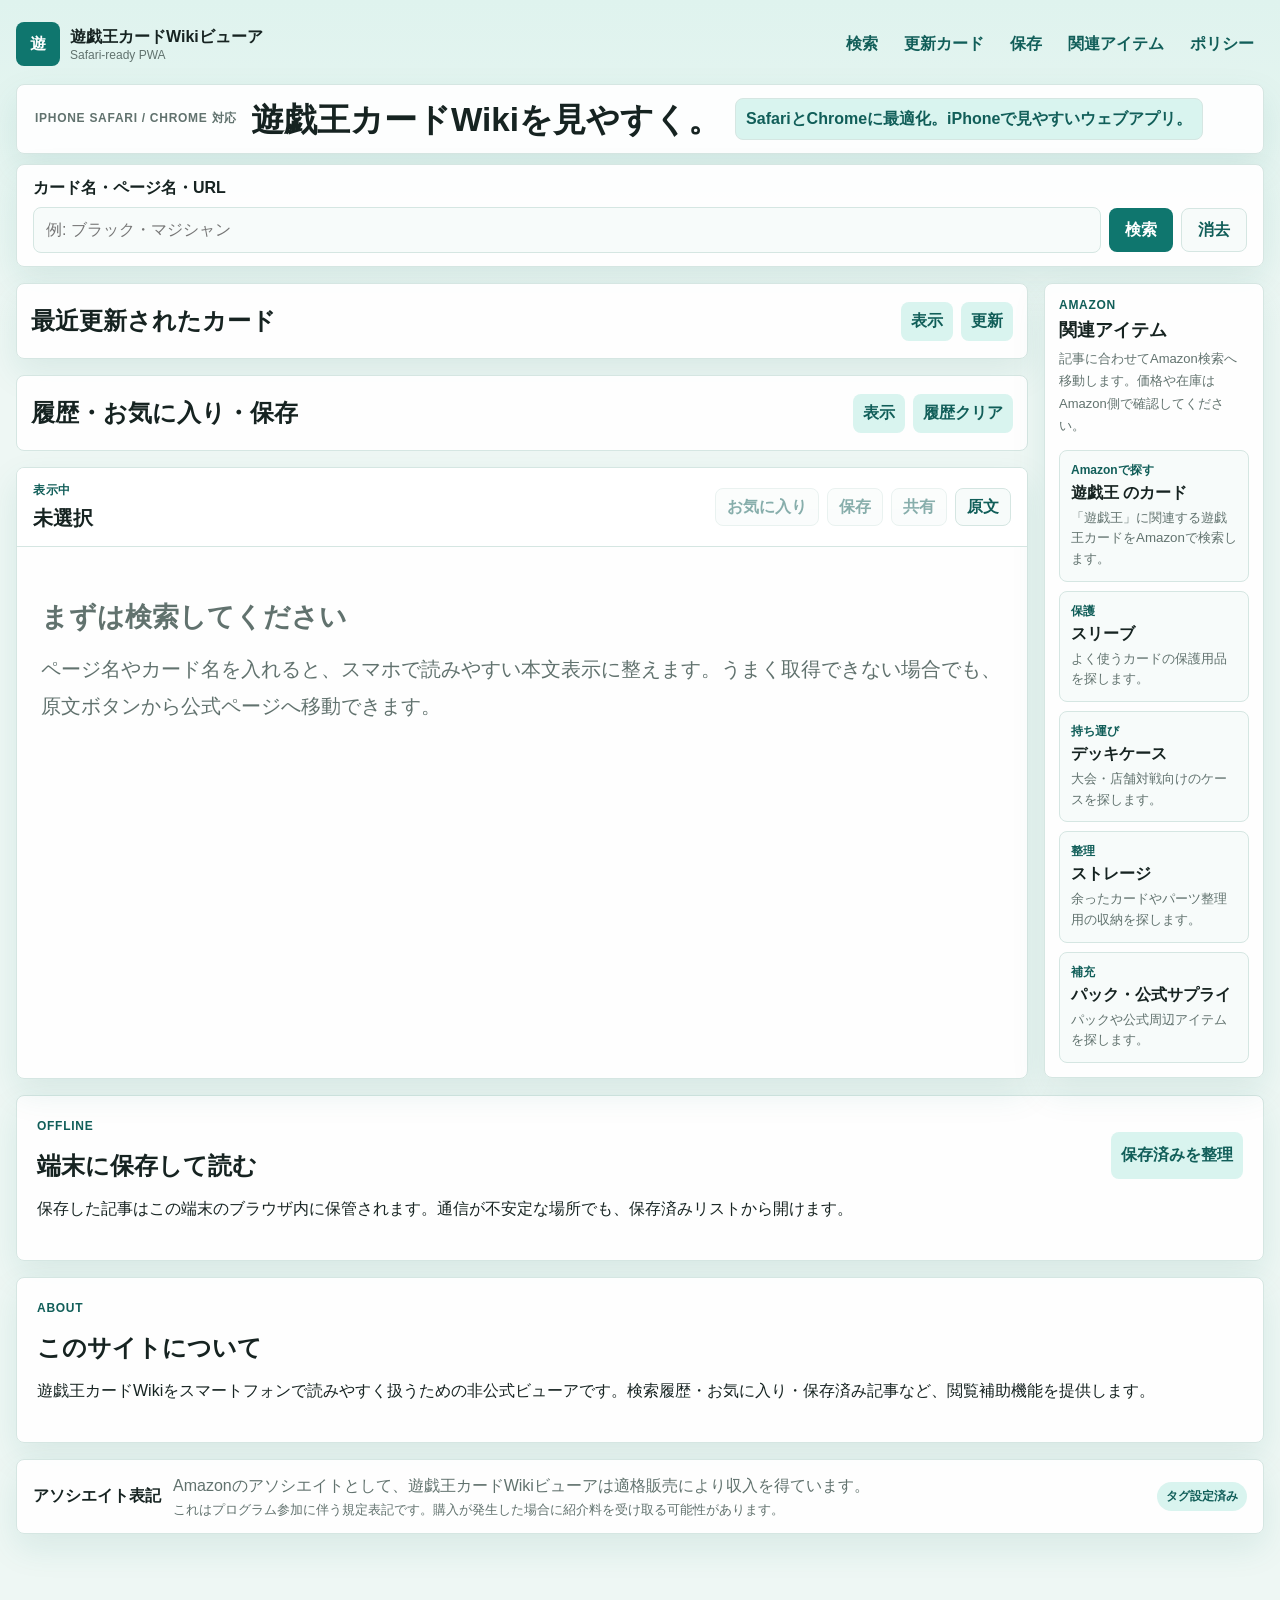
==== index.html @ 69caebfe "Clarify associate earnings disclosure" ====
<!doctype html>
<html lang="ja">
  <head>
    <meta charset="utf-8">
    <meta name="viewport" content="width=device-width, initial-scale=1, viewport-fit=cover">
    <meta name="theme-color" content="#0f766e">
    <meta name="description" content="SafariとChromeに最適化。iPhoneで見やすいウェブアプリとして使える遊戯王カードWiki向けWeb/PWAビューア。検索、履歴、お気に入り、保存済み記事に対応。">
    <meta name="google-site-verification" content="aUmbZ4Jkl5xHrtXJGGE1JzX2lSttm9huC8S7z3sUMHo">
    <link rel="canonical" href="https://yugioh-card-wiki-viewer.pages.dev/">
    <meta property="og:type" content="website">
    <meta property="og:title" content="遊戯王カードWikiビューア">
    <meta property="og:description" content="SafariとChromeに最適化。iPhoneで見やすいウェブアプリとして使える遊戯王カードWiki向けWeb/PWAビューア。">
    <meta property="og:url" content="https://yugioh-card-wiki-viewer.pages.dev/">
    <meta name="twitter:card" content="summary">
    <meta name="apple-mobile-web-app-capable" content="yes">
    <meta name="apple-mobile-web-app-title" content="遊戯王カードWiki">
    <meta name="apple-mobile-web-app-status-bar-style" content="black-translucent">
    <title>YGOWikiViewer</title>
    <link rel="manifest" href="./manifest.webmanifest">
    <link rel="icon" href="./icons/favicon.svg?v=47" type="image/svg+xml">
    <link rel="apple-touch-icon" href="./icons/icon-192.png">
    <link rel="stylesheet" href="./styles.css?v=47">
  </head>
  <body>
    <div class="app-shell">
      <header class="topbar">
        <a class="brand" href="#home" aria-label="遊戯王カードWikiビューア ホーム">
          <span class="brand-mark">遊</span>
          <span>
            <strong>遊戯王カードWikiビューア</strong>
            <small>Safari-ready PWA</small>
          </span>
        </a>
        <nav class="topnav" aria-label="メニュー">
          <a href="#home">検索</a>
          <a href="#recent">更新カード</a>
          <a href="#saved">保存</a>
          <a href="#items">関連アイテム</a>
          <a href="./policy.html">ポリシー</a>
        </nav>
        <button id="installButton" class="primary-button" type="button" hidden>インストール</button>
      </header>

      <main>
        <section class="hero" id="home">
          <div class="hero-copy">
            <p class="eyebrow">iPhone Safari / Chrome 対応</p>
            <h1>遊戯王カードWikiを見やすく。</h1>
            <p class="hero-tagline">SafariとChromeに最適化。iPhoneで見やすいウェブアプリ。</p>
          </div>

          <form id="searchForm" class="search-card" role="search">
            <label for="query">カード名・ページ名・URL</label>
            <div class="search-row">
              <input id="query" name="query" autocomplete="off" enterkeyhint="search" placeholder="例: ブラック・マジシャン">
              <button type="submit">検索</button>
              <button id="clearSearch" class="clear-search-button" type="button">消去</button>
            </div>
            <div id="searchSuggestions" class="search-suggestions" aria-live="polite" hidden></div>
          </form>
        </section>

        <div class="dashboard-grid">
          <div class="dashboard-main">
          <section class="recent-section is-collapsed" id="recent" aria-label="最近更新されたカード">
          <div class="section-heading">
            <div>
              <h2>最近更新されたカード</h2>
            </div>
            <div class="section-actions">
              <button id="recentToggle" class="text-button" type="button" aria-expanded="false" aria-controls="recentContent">表示</button>
              <button id="recentRefresh" class="text-button" type="button">更新</button>
            </div>
          </div>
          <div id="recentContent" class="recent-content">
            <p class="panel-note">遊戯王カードWikiの最終更新から、カードページだけを10件表示します。</p>
            <div id="recentCards" class="recent-card-list" aria-live="polite">
              <p class="list-url">読み込み中です。</p>
            </div>
          </div>
          </section>

          <section class="content-grid">
          <aside id="listSection" class="side-panel is-collapsed" aria-label="履歴とお気に入り">
            <div class="side-panel-header">
              <div>
                <h2>履歴・お気に入り・保存</h2>
              </div>
              <div class="side-panel-actions">
                <button id="listToggle" class="text-button" type="button" aria-expanded="false" aria-controls="listContent">表示</button>
                <button id="clearHistory" class="text-button" type="button">履歴クリア</button>
              </div>
            </div>
            <div id="listContent" class="list-content" hidden>
              <div class="tabs" role="tablist" aria-label="リスト切り替え">
                <button class="tab active" data-list="history" type="button">履歴</button>
                <button class="tab" data-list="favorites" type="button">お気に入り</button>
                <button class="tab" data-list="saved" type="button">保存</button>
              </div>
              <div id="listPanel" class="item-list"></div>
            </div>
          </aside>

          <section class="viewer-panel" aria-live="polite">
            <div class="viewer-toolbar">
              <div>
                <p class="viewer-label">表示中</p>
                <h2 id="articleTitle">未選択</h2>
              </div>
              <div class="toolbar-actions">
                <button id="favoriteButton" class="tool-button" type="button" disabled>お気に入り</button>
                <button id="saveButton" class="tool-button" type="button" disabled>保存</button>
                <button id="shareButton" class="tool-button" type="button" disabled>共有</button>
                <a id="openOriginal" class="tool-button" href="https://yugioh-wiki.net/" target="_blank" rel="noopener">原文</a>
              </div>
            </div>
            <article id="article" class="article empty">
              <h2>まずは検索してください</h2>
              <p>ページ名やカード名を入れると、スマホで読みやすい本文表示に整えます。うまく取得できない場合でも、原文ボタンから公式ページへ移動できます。</p>
            </article>
          </section>
          </section>
          </div>

          <aside class="affiliate-panel" id="items" aria-label="関連アイテム">
            <div class="panel-heading compact">
              <div>
                <p class="eyebrow">Amazon</p>
                <h2>関連アイテム</h2>
              </div>
            </div>
            <p class="panel-note">記事に合わせてAmazon検索へ移動します。価格や在庫はAmazon側で確認してください。</p>
            <div id="affiliateLinks" class="affiliate-links"></div>
          </aside>
        </div>

        <section id="saved" class="info-section">
          <div class="section-heading">
            <div>
              <p class="eyebrow">Offline</p>
              <h2>端末に保存して読む</h2>
            </div>
            <button id="clearSaved" class="text-button" type="button">保存済みを整理</button>
          </div>
          <p>保存した記事はこの端末のブラウザ内に保管されます。通信が不安定な場所でも、保存済みリストから開けます。</p>
        </section>

        <section id="about" class="info-section">
          <p class="eyebrow">About</p>
          <h2>このサイトについて</h2>
          <p>遊戯王カードWikiをスマートフォンで読みやすく扱うための非公式ビューアです。検索履歴・お気に入り・保存済み記事など、閲覧補助機能を提供します。</p>
        </section>

        <section class="associate-notice" aria-label="Amazonアソシエイト表記">
          <strong>アソシエイト表記</strong>
          <div class="associate-copy">
            <span id="associateDisclosure">Amazonのアソシエイトとして、遊戯王カードWikiビューアは適格販売により収入を得ています。</span>
            <small>これはプログラム参加に伴う規定表記です。購入が発生した場合に紹介料を受け取る可能性があります。</small>
          </div>
          <span id="tagStatus" class="setup-pill">タグ未設定</span>
        </section>
      </main>

      <nav class="bottom-nav" aria-label="モバイル操作">
        <a href="#home">検索</a>
        <button id="bottomFavorite" type="button" disabled>お気に入り</button>
        <button id="bottomSave" type="button" disabled>保存</button>
        <button id="bottomShare" type="button" disabled>共有</button>
        <a href="#items">アイテム</a>
      </nav>
    </div>

    <template id="listItemTemplate">
      <button class="list-item" type="button">
        <span class="list-title"></span>
      </button>
    </template>

    <template id="affiliateLinkTemplate">
      <a class="affiliate-card" target="_blank" rel="sponsored noopener">
        <span class="affiliate-kicker"></span>
        <strong class="affiliate-title"></strong>
        <small class="affiliate-text"></small>
      </a>
    </template>

    <script src="./vendor/encoding.min.js?v=47"></script>
    <script src="./affiliate-config.js?v=47"></script>
    <script src="./app.js?v=47" type="module"></script>
  </body>
</html>
---- styles.css ----
:root {
  color-scheme: light;
  --bg: #eef7f4;
  --panel: #ffffff;
  --panel-soft: #f7fbfa;
  --text: #162321;
  --muted: #61726e;
  --line: #d5e6e2;
  --accent: #0f766e;
  --accent-strong: #115e59;
  --accent-soft: #d9f4ef;
  --shadow: 0 14px 34px rgba(15, 118, 110, .1);
  font-family: -apple-system, BlinkMacSystemFont, "Segoe UI", "Hiragino Sans", "Yu Gothic", sans-serif;
}

* {
  box-sizing: border-box;
}

html {
  scroll-behavior: smooth;
  overflow-x: hidden;
}

body {
  margin: 0;
  min-height: 100vh;
  background: linear-gradient(180deg, #dff3ee 0, var(--bg) 340px);
  color: var(--text);
  overflow-x: hidden;
}

button,
input {
  font: inherit;
}

button,
a {
  -webkit-tap-highlight-color: transparent;
}

button {
  cursor: pointer;
}

h1,
h2,
h3,
p {
  margin-top: 0;
}

.app-shell {
  width: min(1480px, 100%);
  margin: 0 auto;
  padding: max(14px, env(safe-area-inset-top)) 16px calc(78px + env(safe-area-inset-bottom));
}

.topbar {
  display: flex;
  align-items: center;
  justify-content: space-between;
  gap: 16px;
  padding: 8px 0 18px;
}

.brand {
  display: inline-flex;
  align-items: center;
  gap: 10px;
  color: var(--text);
  text-decoration: none;
}

.brand-mark {
  display: grid;
  width: 44px;
  height: 44px;
  place-items: center;
  border-radius: 8px;
  background: var(--accent);
  color: #fff;
  font-weight: 800;
}

.brand small {
  display: block;
  color: var(--muted);
  font-size: 12px;
}

.topnav {
  display: flex;
  align-items: center;
  gap: 6px;
  flex-wrap: wrap;
  justify-content: center;
}

.topnav a {
  padding: 9px 10px;
  border-radius: 8px;
  color: var(--accent-strong);
  text-decoration: none;
  font-weight: 700;
}

.topnav a:hover {
  background: var(--accent-soft);
}

.primary-button,
.search-row button,
.tool-button,
.text-button,
.chip,
.tab,
.list-item,
.bottom-nav button,
.bottom-nav a {
  border: 0;
  border-radius: 8px;
  font-weight: 700;
}

.primary-button,
.search-row button {
  min-height: 44px;
  padding: 0 16px;
  background: var(--accent);
  color: #fff;
}

.search-row button {
  flex: 0 0 auto;
  white-space: nowrap;
  word-break: keep-all;
  writing-mode: horizontal-tb;
}

.search-row .clear-search-button {
  border: 1px solid var(--line);
  background: var(--panel-soft);
  color: var(--accent-strong);
}

.hero {
  display: grid;
  grid-template-columns: 1fr;
  gap: 10px;
  align-items: start;
}

.hero-copy,
.search-card,
.viewer-panel,
.side-panel,
.info-section,
.affiliate-panel,
.recent-section,
.associate-notice {
  border: 1px solid var(--line);
  border-radius: 8px;
  background: rgba(255, 255, 255, .94);
  box-shadow: var(--shadow);
}

.hero-copy {
  display: flex;
  align-items: center;
  gap: 14px;
  padding: 13px 18px;
  flex-wrap: wrap;
}

.hero-copy .eyebrow,
.hero-copy .hero-tagline {
  margin-bottom: 0;
}

.eyebrow,
.viewer-label {
  margin-bottom: 6px;
  color: var(--accent-strong);
  font-size: 12px;
  font-weight: 800;
  letter-spacing: .06em;
  text-transform: uppercase;
}

.hero h1 {
  margin-bottom: 0;
  font-size: clamp(24px, 2.6vw, 34px);
  line-height: 1.18;
}

.hero p {
  max-width: 720px;
  color: var(--muted);
  line-height: 1.65;
}

.hero-tagline {
  display: inline-flex;
  width: fit-content;
  max-width: 100%;
  margin-bottom: 0;
  padding: 7px 10px;
  border: 1px solid var(--line);
  border-radius: 8px;
  background: var(--accent-soft);
  color: var(--accent-strong) !important;
  font-weight: 800;
}

.search-card {
  display: flex;
  flex-direction: column;
  justify-content: flex-start;
  padding: 13px 16px;
}

.search-card label {
  margin-bottom: 8px;
  font-weight: 800;
}

.search-row {
  display: flex;
  gap: 8px;
}

input {
  min-width: 0;
  width: 100%;
  border: 1px solid var(--line);
  border-radius: 8px;
  background: var(--panel-soft);
  padding: 13px 12px;
  font-size: 16px;
}

.search-suggestions {
  display: grid;
  gap: 10px;
  margin-top: 10px;
  padding: 12px;
  border: 1px solid var(--line);
  border-radius: 8px;
  background: var(--panel-soft);
}

.search-suggestions[hidden] {
  display: none;
}

.search-suggestions-heading {
  display: grid;
  gap: 3px;
}

.search-suggestions-heading strong {
  color: var(--accent-strong);
}

.search-suggestions-heading span {
  color: var(--muted);
  font-size: 13px;
  line-height: 1.5;
}

.search-suggestion-list {
  display: grid;
  grid-template-columns: repeat(auto-fit, minmax(180px, 1fr));
  gap: 8px;
}

.search-suggestion {
  display: grid;
  gap: 3px;
  min-height: 42px;
  padding: 9px 10px;
  border: 1px solid var(--line);
  border-radius: 8px;
  background: #fff;
  color: var(--text);
  font-weight: 800;
  text-align: left;
  overflow-wrap: anywhere;
}

.search-suggestion-kind {
  color: var(--accent-strong);
  font-size: 12px;
  font-weight: 800;
}

.search-suggestion strong {
  overflow-wrap: anywhere;
}

.search-suggestion:hover {
  border-color: var(--accent);
  background: var(--accent-soft);
}

.associate-notice {
  display: flex;
  align-items: center;
  justify-content: space-between;
  gap: 12px;
  margin: 16px 0;
  padding: 13px 16px;
}

.associate-notice span {
  color: var(--muted);
  line-height: 1.6;
}

.associate-copy {
  display: grid;
  flex: 1;
  gap: 2px;
}

.associate-copy small {
  color: var(--muted);
  line-height: 1.5;
}

.setup-pill {
  flex: 0 0 auto;
  padding: 5px 9px;
  border-radius: 999px;
  background: #fff1f0;
  color: #b42318;
  font-size: 12px;
  font-weight: 800;
}

.setup-pill.ready {
  background: var(--accent-soft);
  color: var(--accent-strong);
}

.dashboard-grid {
  display: grid;
  grid-template-columns: minmax(0, 1fr) 220px;
  gap: 16px;
  align-items: start;
  margin-top: 16px;
}

.dashboard-main {
  display: grid;
  gap: 16px;
  min-width: 0;
}

.recent-section {
  width: 100%;
  margin-top: 0;
  padding: 0;
  overflow: hidden;
}

.recent-section.is-collapsed {
  padding-bottom: 0;
}

.recent-section.is-collapsed .recent-content {
  display: none;
}

.recent-section .panel-note {
  margin-bottom: 12px;
}

.recent-content {
  padding: 0 14px 14px;
}

.recent-card-list {
  display: grid;
  grid-template-columns: repeat(5, minmax(0, 1fr));
  gap: 9px;
}

.recent-card {
  display: grid;
  gap: 4px;
  width: 100%;
  min-height: 86px;
  padding: 11px;
  border: 1px solid var(--line);
  border-radius: 8px;
  background: var(--panel-soft);
  color: var(--text);
  text-align: left;
}

.recent-card:hover {
  border-color: var(--accent);
  background: #fff;
}

.recent-card strong {
  line-height: 1.4;
  overflow-wrap: anywhere;
}

.recent-card small {
  color: var(--muted);
  line-height: 1.45;
}

.content-grid {
  display: grid;
  grid-template-columns: minmax(0, 1fr);
  gap: 16px;
  align-items: start;
}

.content-grid > * {
  min-width: 0;
}

.affiliate-panel {
  position: sticky;
  top: 12px;
}

.side-panel {
  grid-column: 1;
  overflow: hidden;
}

.recent-section .section-heading,
.side-panel-header {
  display: flex;
  align-items: center;
  justify-content: space-between;
  gap: 12px;
  padding: 12px 14px;
  min-height: 74px;
}

.recent-section .section-heading h2,
.side-panel-header h2 {
  margin-bottom: 0;
  font-size: 24px;
  line-height: 1.25;
}

.side-panel-actions {
  display: flex;
  gap: 8px;
  flex-wrap: wrap;
  justify-content: flex-end;
}

.list-content[hidden] {
  display: none;
}

.side-panel.is-collapsed {
  box-shadow: none;
}

.tabs {
  display: grid;
  grid-template-columns: repeat(3, 1fr);
  border-bottom: 1px solid var(--line);
}

.tab {
  min-height: 42px;
  background: transparent;
  color: var(--muted);
}

.tab.active {
  background: var(--accent-soft);
  color: var(--accent-strong);
}

.item-list {
  display: grid;
  gap: 8px;
  max-height: 58vh;
  overflow: auto;
  padding: 12px;
}

.list-item {
  display: grid;
  gap: 3px;
  width: 100%;
  padding: 10px;
  border: 1px solid var(--line);
  background: var(--panel-soft);
  color: var(--text);
  text-align: left;
}

.list-title {
  overflow: hidden;
  text-overflow: ellipsis;
  white-space: nowrap;
}

.list-url {
  color: var(--muted);
  font-size: 12px;
}

@media (min-width: 681px) {
  .search-row {
    align-items: center;
    flex-wrap: nowrap;
  }

  .item-list {
    grid-template-columns: repeat(auto-fit, minmax(180px, 1fr));
  }

  .list-item {
    min-height: 64px;
    align-content: start;
    padding: 11px;
  }

  .list-title {
    white-space: normal;
    overflow-wrap: anywhere;
  }
}

.viewer-panel {
  grid-column: 1;
  min-height: 68vh;
  overflow: hidden;
  min-width: 0;
}

.affiliate-panel {
  grid-column: 2;
  grid-row: 1;
}

.viewer-toolbar {
  display: flex;
  align-items: center;
  justify-content: space-between;
  gap: 12px;
  padding: 14px 16px;
  border-bottom: 1px solid var(--line);
  background: rgba(255, 255, 255, .95);
  position: sticky;
  top: 0;
  z-index: 2;
}

.viewer-toolbar h2 {
  margin-bottom: 0;
  font-size: 20px;
  line-height: 1.35;
  overflow-wrap: anywhere;
}

.toolbar-actions {
  display: flex;
  gap: 8px;
  flex-wrap: wrap;
  justify-content: flex-end;
}

.tool-button {
  display: inline-flex;
  min-height: 38px;
  align-items: center;
  justify-content: center;
  padding: 0 11px;
  border: 1px solid var(--line);
  background: var(--panel-soft);
  color: var(--accent-strong);
  text-decoration: none;
}

.tool-button.active {
  background: var(--accent);
  color: #fff;
}

.tool-button:disabled {
  cursor: default;
  opacity: .5;
}

.article {
  padding: 18px 24px 26px;
  font-size: 18px;
  line-height: 1.85;
  overflow-wrap: anywhere;
  overflow-x: hidden;
  overflow-x: clip;
}

@media (min-width: 681px) {
  .article {
    font-size: 20px;
  }
}

.article *,
.article *::before,
.article *::after {
  box-sizing: border-box;
  max-width: 100%;
}

.article.empty {
  color: var(--muted);
}

.article h1,
.article h2,
.article h3 {
  line-height: 1.38;
  margin: 1.25em 0 .55em;
  min-width: 0;
  overflow-wrap: anywhere;
  word-break: break-word;
}

.article p,
.article li,
.article dd,
.article dt {
  min-width: 0;
  overflow-wrap: anywhere;
  word-break: break-word;
}

.article h1 {
  font-size: clamp(28px, 2.6vw, 40px);
}

.article h2 {
  font-size: clamp(22px, 2.1vw, 30px);
}

.article h3 {
  font-size: clamp(18px, 1.8vw, 24px);
}

.article a {
  color: var(--accent-strong);
  font-weight: 800;
  overflow-wrap: anywhere;
  word-break: break-word;
}

.article a.wiki-link {
  text-decoration-style: dotted;
}

.article ul {
  padding-left: 1.35em;
}

.article ol {
  padding-left: 1.5em;
}

.article img,
.article video,
.article canvas {
  display: block;
  height: auto;
  max-width: 100%;
}

.article pre,
.article code,
.article kbd,
.article samp {
  max-width: 100%;
  white-space: pre-wrap;
  overflow-wrap: anywhere;
  word-break: break-word;
}

.article pre {
  overflow-x: auto;
  padding: 10px;
  border: 1px solid var(--line);
  border-radius: 8px;
  background: var(--panel-soft);
}

.article table {
  display: block;
  width: 100%;
  max-width: 100%;
  overflow-x: auto;
  border-collapse: collapse;
  margin: 14px 0;
}

.article th,
.article td {
  border: 1px solid var(--line);
  padding: 8px;
  vertical-align: top;
  min-width: 0;
  overflow-wrap: anywhere;
  word-break: break-word;
  white-space: normal;
}

.article th {
  background: var(--panel-soft);
}

.article hr {
  border: 0;
  border-top: 1px solid var(--line);
  margin: 18px 0;
}

.article-amazon-action {
  display: flex;
  justify-content: center;
  margin-top: 32px;
  padding-top: 22px;
  border-top: 1px solid var(--line);
}

.article .article-amazon-button {
  display: inline-flex;
  min-height: 48px;
  align-items: center;
  justify-content: center;
  padding: 0 22px;
  border-radius: 8px;
  background: var(--accent);
  color: #fff;
  font-weight: 800;
  line-height: 1.35;
  text-align: center;
  text-decoration: none;
}

.article .article-amazon-button:hover {
  background: var(--accent-strong);
}

.affiliate-panel {
  padding: 14px;
}

.panel-heading.compact h2 {
  margin-bottom: 6px;
  font-size: 18px;
}

.panel-note {
  color: var(--muted);
  font-size: 13px;
  line-height: 1.7;
}

.affiliate-links {
  display: grid;
  gap: 9px;
}

.affiliate-card {
  display: grid;
  gap: 4px;
  padding: 11px;
  border: 1px solid var(--line);
  border-radius: 8px;
  background: var(--panel-soft);
  color: var(--text);
  text-decoration: none;
}

.mobile-only-affiliate-card {
  display: none;
}

.affiliate-card:hover {
  border-color: var(--accent);
  background: #fff;
}

.affiliate-kicker {
  color: var(--accent-strong);
  font-size: 12px;
  font-weight: 800;
}

.affiliate-text {
  color: var(--muted);
  line-height: 1.55;
}

.info-section {
  margin-top: 16px;
  padding: 20px;
  line-height: 1.8;
}

.section-heading {
  display: flex;
  align-items: center;
  justify-content: space-between;
  gap: 12px;
}

.section-actions {
  display: flex;
  gap: 8px;
  flex-wrap: wrap;
  justify-content: flex-end;
}

.section-heading h2,
.info-section h2 {
  margin-bottom: 8px;
}

.text-button {
  padding: 9px 10px;
  background: var(--accent-soft);
  color: var(--accent-strong);
}

.bottom-nav {
  display: none;
}

@media (max-width: 1040px) {
  .dashboard-grid {
    grid-template-columns: 1fr;
  }

  .recent-section {
    width: 100%;
  }

  .content-grid {
    grid-template-columns: 1fr;
  }

  .recent-card-list {
    grid-template-columns: repeat(2, minmax(0, 1fr));
  }

  .side-panel,
  .viewer-panel,
  .affiliate-panel {
    grid-column: 1;
    grid-row: auto;
    position: static;
  }
}

@media (max-width: 680px) {
  .app-shell {
    padding-left: 12px;
    padding-right: 12px;
  }

  .topbar {
    align-items: flex-start;
  }

  .topnav {
    display: none;
  }

  .hero-copy,
  .search-card,
  .article,
  .recent-section,
  .info-section {
    padding: 16px;
  }

  .hero h1 {
    font-size: 28px;
  }

  .article .article-amazon-button {
    width: 100%;
  }

  .affiliate-links .affiliate-card:not(.mobile-only-affiliate-card) {
    display: none;
  }

  .affiliate-links .mobile-only-affiliate-card {
    display: grid;
  }

  .search-row,
  .viewer-toolbar,
  .section-heading,
  .section-actions,
  .side-panel-header,
  .side-panel-actions,
  .associate-notice {
    align-items: stretch;
    flex-direction: column;
  }

  .search-row {
    flex-direction: row;
  }

  .section-actions,
  .side-panel-actions {
    width: 100%;
    display: grid;
    grid-template-columns: repeat(2, minmax(0, 1fr));
    gap: 8px;
  }

  .section-actions .text-button,
  .side-panel-actions .text-button {
    width: 100%;
    min-height: 38px;
    padding: 8px 10px;
  }

  .toolbar-actions {
    display: grid;
    grid-template-columns: repeat(3, 1fr);
  }

  #shareButton {
    display: none;
  }

  .item-list {
    max-height: 260px;
  }

  .recent-card-list {
    grid-template-columns: 1fr;
  }

  .bottom-nav {
    position: fixed;
    right: 0;
    bottom: 0;
    left: 0;
    z-index: 20;
    display: grid;
    grid-template-columns: repeat(5, minmax(0, 1fr));
    gap: 1px;
    padding: 8px 8px max(8px, env(safe-area-inset-bottom));
    border-top: 1px solid var(--line);
    background: rgba(255, 255, 255, .96);
    backdrop-filter: blur(12px);
  }

  .bottom-nav a,
  .bottom-nav button {
    display: grid;
    min-height: 42px;
    place-items: center;
    padding: 0 2px;
    background: var(--panel-soft);
    color: var(--accent-strong);
    text-decoration: none;
    font-size: 13px;
    white-space: nowrap;
  }

  .bottom-nav button:disabled {
    color: var(--muted);
    opacity: .6;
  }
}

@media (max-width: 340px) {
  .bottom-nav {
    grid-template-columns: repeat(4, minmax(0, 1fr));
  }

  .bottom-nav > :last-child {
    display: none;
  }

  .bottom-nav a,
  .bottom-nav button {
    font-size: 13px;
  }
}
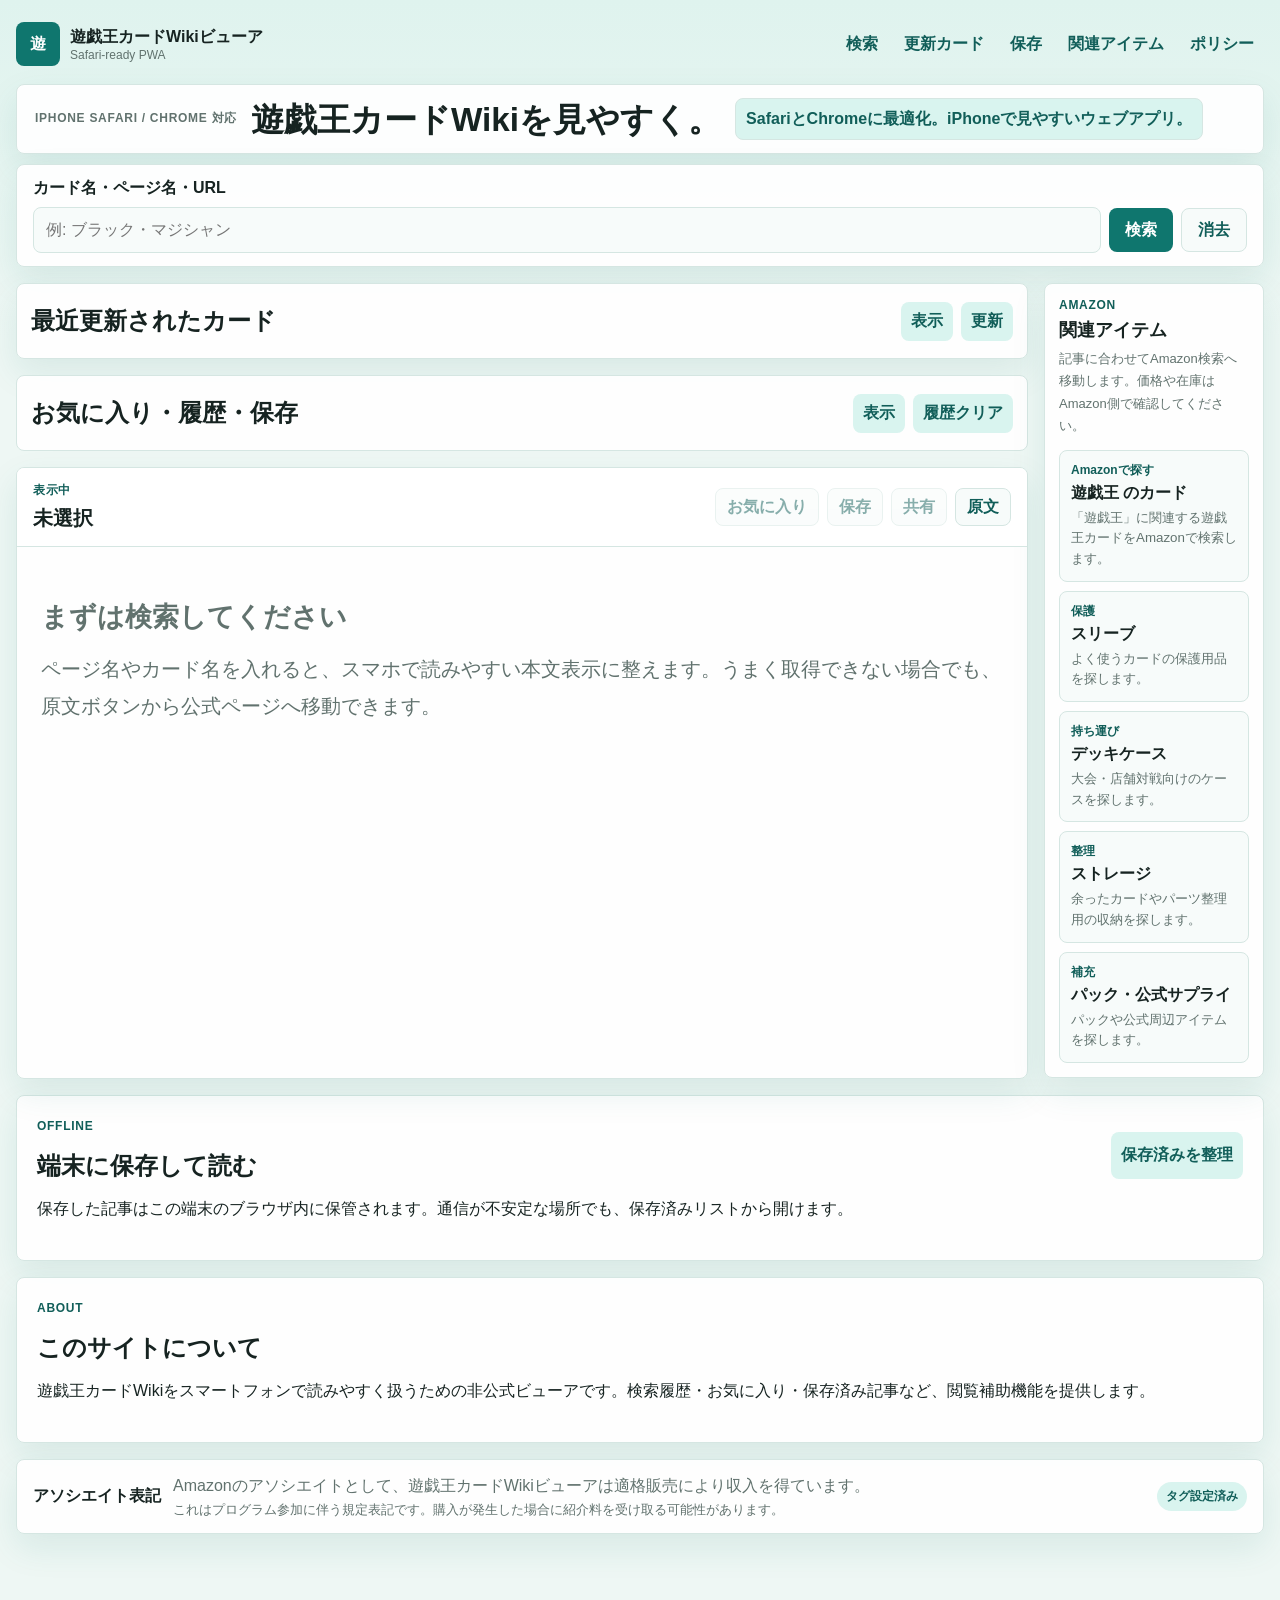
==== commit a09c4e9a: "Prioritize favorites in saved lists" ====
--- a/index.html
+++ b/index.html
@@ -4,7 +4,7 @@
     <meta charset="utf-8">
     <meta name="viewport" content="width=device-width, initial-scale=1, viewport-fit=cover">
     <meta name="theme-color" content="#0f766e">
-    <meta name="description" content="SafariとChromeに最適化。iPhoneで見やすいウェブアプリとして使える遊戯王カードWiki向けWeb/PWAビューア。検索、履歴、お気に入り、保存済み記事に対応。">
+    <meta name="description" content="SafariとChromeに最適化。iPhoneで見やすいウェブアプリとして使える遊戯王カードWiki向けWeb/PWAビューア。検索、お気に入り、履歴、保存済み記事に対応。">
     <meta name="google-site-verification" content="aUmbZ4Jkl5xHrtXJGGE1JzX2lSttm9huC8S7z3sUMHo">
     <link rel="canonical" href="https://yugioh-card-wiki-viewer.pages.dev/">
     <meta property="og:type" content="website">
@@ -17,9 +17,9 @@
     <meta name="apple-mobile-web-app-status-bar-style" content="black-translucent">
     <title>YGOWikiViewer</title>
     <link rel="manifest" href="./manifest.webmanifest">
-    <link rel="icon" href="./icons/favicon.svg?v=47" type="image/svg+xml">
+    <link rel="icon" href="./icons/favicon.svg?v=52" type="image/svg+xml">
     <link rel="apple-touch-icon" href="./icons/icon-192.png">
-    <link rel="stylesheet" href="./styles.css?v=47">
+    <link rel="stylesheet" href="./styles.css?v=52">
   </head>
   <body>
     <div class="app-shell">
@@ -81,10 +81,10 @@
           </section>
 
           <section class="content-grid">
-          <aside id="listSection" class="side-panel is-collapsed" aria-label="履歴とお気に入り">
+          <aside id="listSection" class="side-panel is-collapsed" aria-label="お気に入りと履歴">
             <div class="side-panel-header">
               <div>
-                <h2>履歴・お気に入り・保存</h2>
+                <h2>お気に入り・履歴・保存</h2>
               </div>
               <div class="side-panel-actions">
                 <button id="listToggle" class="text-button" type="button" aria-expanded="false" aria-controls="listContent">表示</button>
@@ -93,8 +93,8 @@
             </div>
             <div id="listContent" class="list-content" hidden>
               <div class="tabs" role="tablist" aria-label="リスト切り替え">
-                <button class="tab active" data-list="history" type="button">履歴</button>
-                <button class="tab" data-list="favorites" type="button">お気に入り</button>
+                <button class="tab active" data-list="favorites" type="button">お気に入り</button>
+                <button class="tab" data-list="history" type="button">履歴</button>
                 <button class="tab" data-list="saved" type="button">保存</button>
               </div>
               <div id="listPanel" class="item-list"></div>
@@ -184,8 +184,8 @@
       </a>
     </template>
 
-    <script src="./vendor/encoding.min.js?v=47"></script>
-    <script src="./affiliate-config.js?v=47"></script>
-    <script src="./app.js?v=47" type="module"></script>
+    <script src="./vendor/encoding.min.js?v=52"></script>
+    <script src="./affiliate-config.js?v=52"></script>
+    <script src="./app.js?v=52" type="module"></script>
   </body>
 </html>
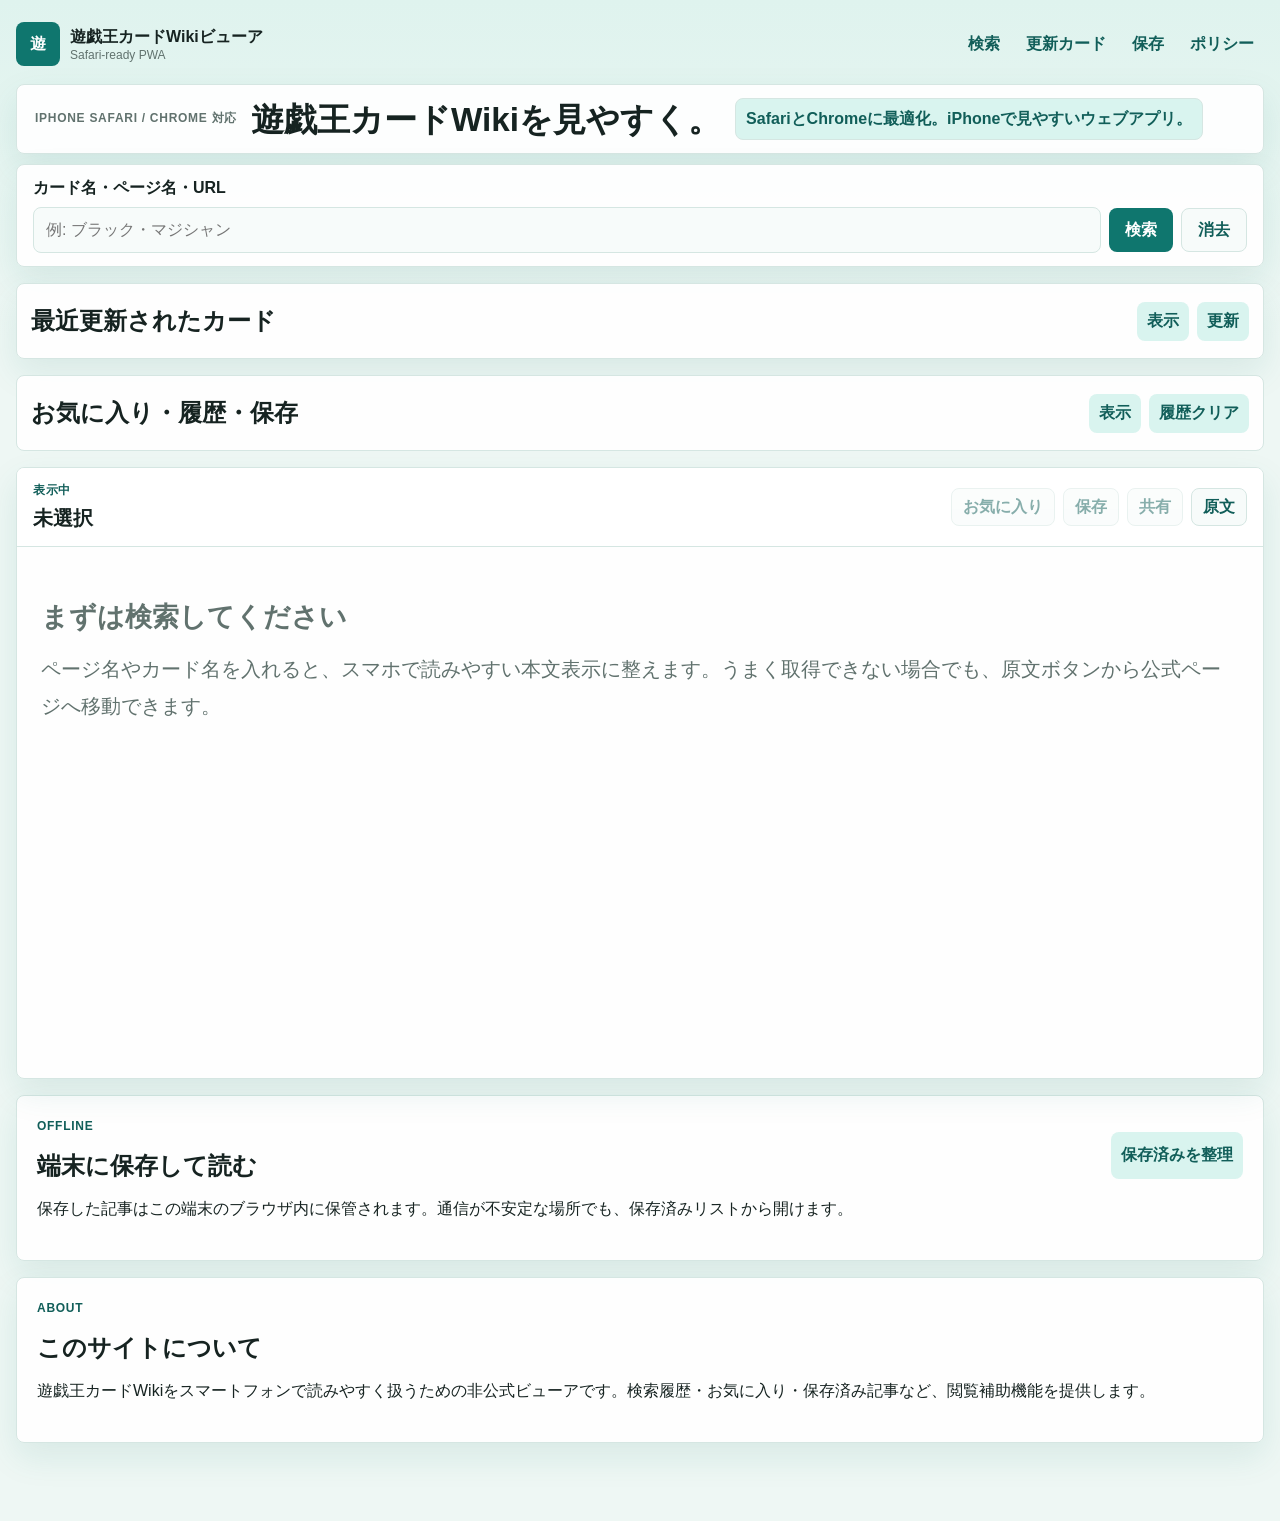
==== commit e0cce7dc: "Remove Amazon associate integration" ====
--- a/index.html
+++ b/index.html
@@ -17,9 +17,9 @@
     <meta name="apple-mobile-web-app-status-bar-style" content="black-translucent">
     <title>YGOWikiViewer</title>
     <link rel="manifest" href="./manifest.webmanifest">
-    <link rel="icon" href="./icons/favicon.svg?v=52" type="image/svg+xml">
+    <link rel="icon" href="./icons/favicon.svg?v=53" type="image/svg+xml">
     <link rel="apple-touch-icon" href="./icons/icon-192.png">
-    <link rel="stylesheet" href="./styles.css?v=52">
+    <link rel="stylesheet" href="./styles.css?v=53">
   </head>
   <body>
     <div class="app-shell">
@@ -35,7 +35,6 @@
           <a href="#home">検索</a>
           <a href="#recent">更新カード</a>
           <a href="#saved">保存</a>
-          <a href="#items">関連アイテム</a>
           <a href="./policy.html">ポリシー</a>
         </nav>
         <button id="installButton" class="primary-button" type="button" hidden>インストール</button>
@@ -122,16 +121,6 @@
           </section>
           </div>
 
-          <aside class="affiliate-panel" id="items" aria-label="関連アイテム">
-            <div class="panel-heading compact">
-              <div>
-                <p class="eyebrow">Amazon</p>
-                <h2>関連アイテム</h2>
-              </div>
-            </div>
-            <p class="panel-note">記事に合わせてAmazon検索へ移動します。価格や在庫はAmazon側で確認してください。</p>
-            <div id="affiliateLinks" class="affiliate-links"></div>
-          </aside>
         </div>
 
         <section id="saved" class="info-section">
@@ -151,14 +140,6 @@
           <p>遊戯王カードWikiをスマートフォンで読みやすく扱うための非公式ビューアです。検索履歴・お気に入り・保存済み記事など、閲覧補助機能を提供します。</p>
         </section>
 
-        <section class="associate-notice" aria-label="Amazonアソシエイト表記">
-          <strong>アソシエイト表記</strong>
-          <div class="associate-copy">
-            <span id="associateDisclosure">Amazonのアソシエイトとして、遊戯王カードWikiビューアは適格販売により収入を得ています。</span>
-            <small>これはプログラム参加に伴う規定表記です。購入が発生した場合に紹介料を受け取る可能性があります。</small>
-          </div>
-          <span id="tagStatus" class="setup-pill">タグ未設定</span>
-        </section>
       </main>
 
       <nav class="bottom-nav" aria-label="モバイル操作">
@@ -166,7 +147,6 @@
         <button id="bottomFavorite" type="button" disabled>お気に入り</button>
         <button id="bottomSave" type="button" disabled>保存</button>
         <button id="bottomShare" type="button" disabled>共有</button>
-        <a href="#items">アイテム</a>
       </nav>
     </div>
 
@@ -176,16 +156,7 @@
       </button>
     </template>
 
-    <template id="affiliateLinkTemplate">
-      <a class="affiliate-card" target="_blank" rel="sponsored noopener">
-        <span class="affiliate-kicker"></span>
-        <strong class="affiliate-title"></strong>
-        <small class="affiliate-text"></small>
-      </a>
-    </template>
-
-    <script src="./vendor/encoding.min.js?v=52"></script>
-    <script src="./affiliate-config.js?v=52"></script>
-    <script src="./app.js?v=52" type="module"></script>
+    <script src="./vendor/encoding.min.js?v=53"></script>
+    <script src="./app.js?v=53" type="module"></script>
   </body>
 </html>
--- a/styles.css
+++ b/styles.css
@@ -157,9 +157,7 @@
 .viewer-panel,
 .side-panel,
 .info-section,
-.affiliate-panel,
-.recent-section,
-.associate-notice {
+.recent-section {
   border: 1px solid var(--line);
   border-radius: 8px;
   background: rgba(255, 255, 255, .94);
@@ -305,49 +303,9 @@
   background: var(--accent-soft);
 }
 
-.associate-notice {
-  display: flex;
-  align-items: center;
-  justify-content: space-between;
-  gap: 12px;
-  margin: 16px 0;
-  padding: 13px 16px;
-}
-
-.associate-notice span {
-  color: var(--muted);
-  line-height: 1.6;
-}
-
-.associate-copy {
-  display: grid;
-  flex: 1;
-  gap: 2px;
-}
-
-.associate-copy small {
-  color: var(--muted);
-  line-height: 1.5;
-}
-
-.setup-pill {
-  flex: 0 0 auto;
-  padding: 5px 9px;
-  border-radius: 999px;
-  background: #fff1f0;
-  color: #b42318;
-  font-size: 12px;
-  font-weight: 800;
-}
-
-.setup-pill.ready {
-  background: var(--accent-soft);
-  color: var(--accent-strong);
-}
-
 .dashboard-grid {
   display: grid;
-  grid-template-columns: minmax(0, 1fr) 220px;
+  grid-template-columns: minmax(0, 1fr);
   gap: 16px;
   align-items: start;
   margin-top: 16px;
@@ -427,11 +385,6 @@
   min-width: 0;
 }
 
-.affiliate-panel {
-  position: sticky;
-  top: 12px;
-}
-
 .side-panel {
   grid-column: 1;
   overflow: hidden;
@@ -543,11 +496,6 @@
   min-height: 68vh;
   overflow: hidden;
   min-width: 0;
-}
-
-.affiliate-panel {
-  grid-column: 2;
-  grid-row: 1;
 }
 
 .viewer-toolbar {
@@ -731,84 +679,12 @@
   margin: 18px 0;
 }
 
-.article-amazon-action {
-  display: flex;
-  justify-content: center;
-  margin-top: 32px;
-  padding-top: 22px;
-  border-top: 1px solid var(--line);
-}
-
-.article .article-amazon-button {
-  display: inline-flex;
-  min-height: 48px;
-  align-items: center;
-  justify-content: center;
-  padding: 0 22px;
-  border-radius: 8px;
-  background: var(--accent);
-  color: #fff;
-  font-weight: 800;
-  line-height: 1.35;
-  text-align: center;
-  text-decoration: none;
-}
-
-.article .article-amazon-button:hover {
-  background: var(--accent-strong);
-}
-
-.affiliate-panel {
-  padding: 14px;
-}
-
-.panel-heading.compact h2 {
-  margin-bottom: 6px;
-  font-size: 18px;
-}
-
 .panel-note {
   color: var(--muted);
   font-size: 13px;
   line-height: 1.7;
 }
 
-.affiliate-links {
-  display: grid;
-  gap: 9px;
-}
-
-.affiliate-card {
-  display: grid;
-  gap: 4px;
-  padding: 11px;
-  border: 1px solid var(--line);
-  border-radius: 8px;
-  background: var(--panel-soft);
-  color: var(--text);
-  text-decoration: none;
-}
-
-.mobile-only-affiliate-card {
-  display: none;
-}
-
-.affiliate-card:hover {
-  border-color: var(--accent);
-  background: #fff;
-}
-
-.affiliate-kicker {
-  color: var(--accent-strong);
-  font-size: 12px;
-  font-weight: 800;
-}
-
-.affiliate-text {
-  color: var(--muted);
-  line-height: 1.55;
-}
-
 .info-section {
   margin-top: 16px;
   padding: 20px;
@@ -862,8 +738,7 @@
   }
 
   .side-panel,
-  .viewer-panel,
-  .affiliate-panel {
+  .viewer-panel {
     grid-column: 1;
     grid-row: auto;
     position: static;
@@ -896,25 +771,12 @@
     font-size: 28px;
   }
 
-  .article .article-amazon-button {
-    width: 100%;
-  }
-
-  .affiliate-links .affiliate-card:not(.mobile-only-affiliate-card) {
-    display: none;
-  }
-
-  .affiliate-links .mobile-only-affiliate-card {
-    display: grid;
-  }
-
   .search-row,
   .viewer-toolbar,
   .section-heading,
   .section-actions,
   .side-panel-header,
-  .side-panel-actions,
-  .associate-notice {
+  .side-panel-actions {
     align-items: stretch;
     flex-direction: column;
   }
@@ -962,7 +824,7 @@
     left: 0;
     z-index: 20;
     display: grid;
-    grid-template-columns: repeat(5, minmax(0, 1fr));
+    grid-template-columns: repeat(4, minmax(0, 1fr));
     gap: 1px;
     padding: 8px 8px max(8px, env(safe-area-inset-bottom));
     border-top: 1px solid var(--line);
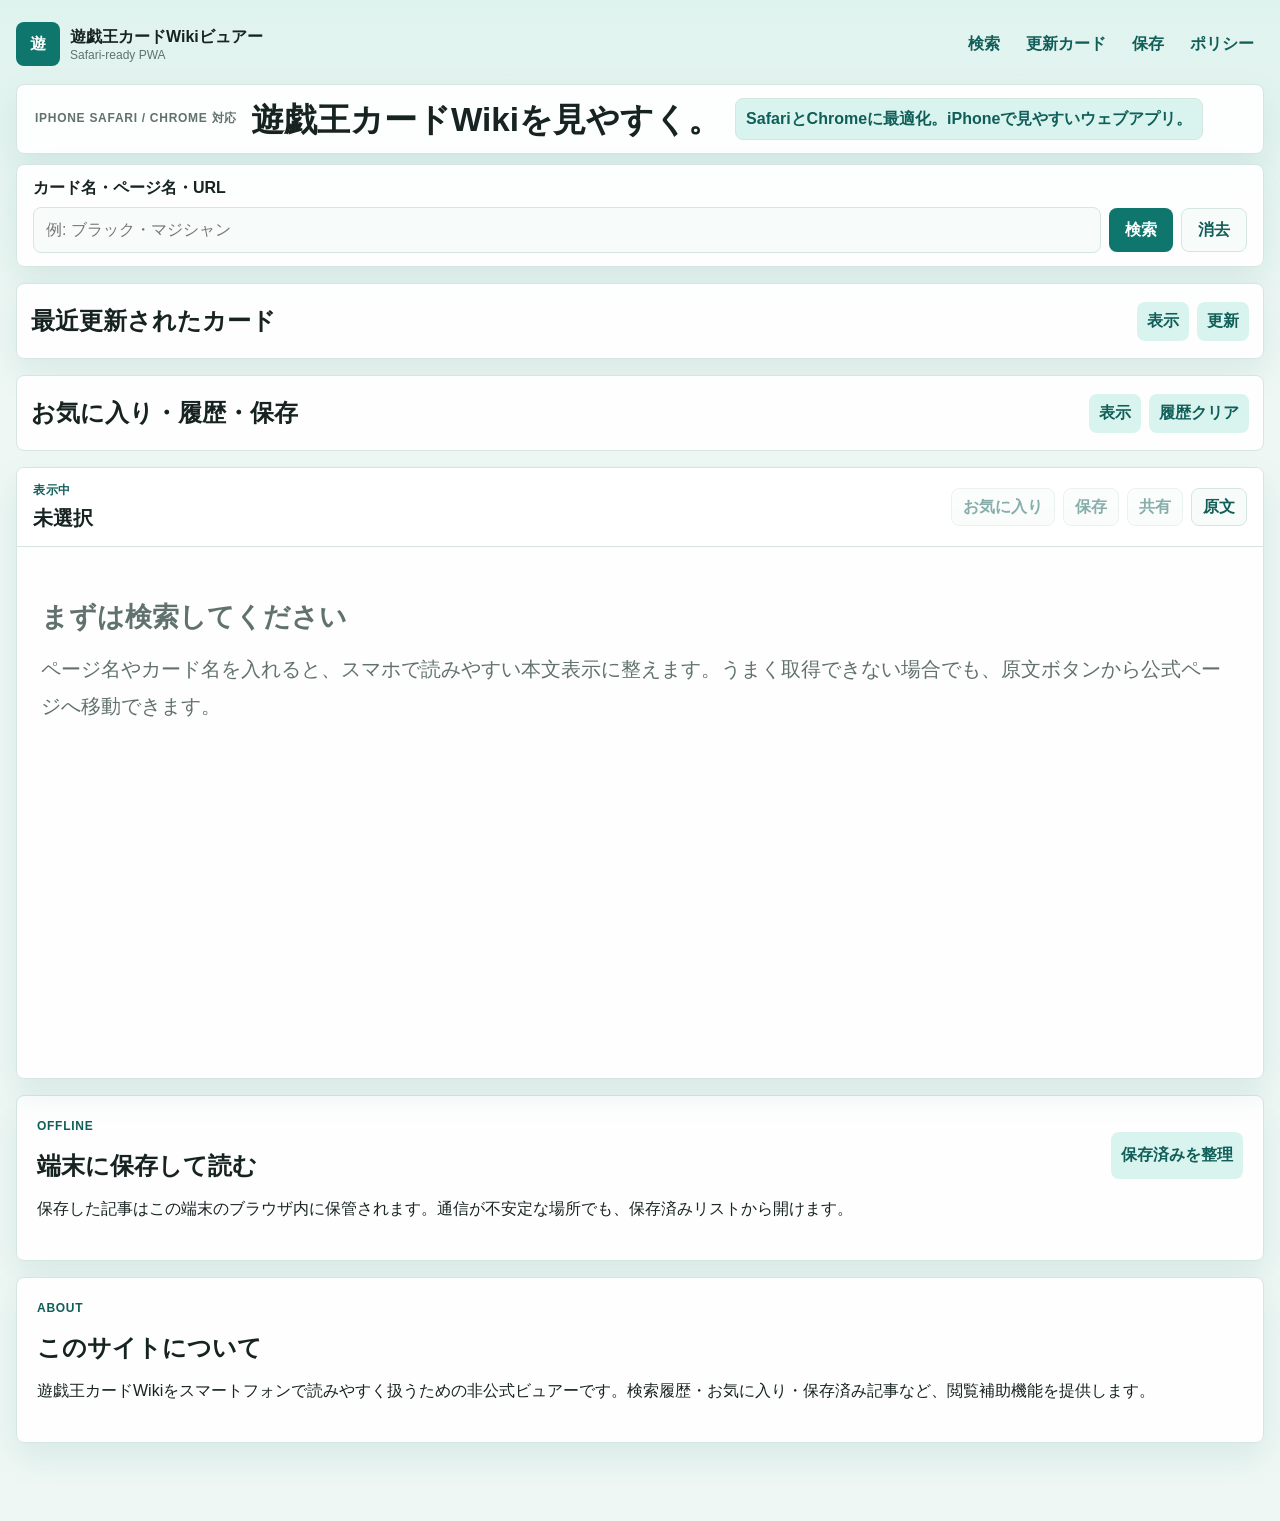
==== commit b5d186f8: "Standardize viewer display names" ====
--- a/index.html
+++ b/index.html
@@ -4,18 +4,18 @@
     <meta charset="utf-8">
     <meta name="viewport" content="width=device-width, initial-scale=1, viewport-fit=cover">
     <meta name="theme-color" content="#0f766e">
-    <meta name="description" content="SafariとChromeに最適化。iPhoneで見やすいウェブアプリとして使える遊戯王カードWiki向けWeb/PWAビューア。検索、お気に入り、履歴、保存済み記事に対応。">
+    <meta name="description" content="SafariとChromeに最適化。iPhoneで見やすいウェブアプリとして使える遊戯王カードWiki向けWeb/PWAビュアー。検索、お気に入り、履歴、保存済み記事に対応。">
     <meta name="google-site-verification" content="aUmbZ4Jkl5xHrtXJGGE1JzX2lSttm9huC8S7z3sUMHo">
     <link rel="canonical" href="https://yugioh-card-wiki-viewer.pages.dev/">
     <meta property="og:type" content="website">
-    <meta property="og:title" content="遊戯王カードWikiビューア">
-    <meta property="og:description" content="SafariとChromeに最適化。iPhoneで見やすいウェブアプリとして使える遊戯王カードWiki向けWeb/PWAビューア。">
+    <meta property="og:title" content="遊戯王カードWikiビュアー">
+    <meta property="og:description" content="SafariとChromeに最適化。iPhoneで見やすいウェブアプリとして使える遊戯王カードWiki向けWeb/PWAビュアー。">
     <meta property="og:url" content="https://yugioh-card-wiki-viewer.pages.dev/">
     <meta name="twitter:card" content="summary">
     <meta name="apple-mobile-web-app-capable" content="yes">
     <meta name="apple-mobile-web-app-title" content="遊戯王カードWiki">
     <meta name="apple-mobile-web-app-status-bar-style" content="black-translucent">
-    <title>YGOWikiViewer</title>
+    <title>YGO Viewer</title>
     <link rel="manifest" href="./manifest.webmanifest">
     <link rel="icon" href="./icons/favicon.svg?v=53" type="image/svg+xml">
     <link rel="apple-touch-icon" href="./icons/icon-192.png">
@@ -24,10 +24,10 @@
   <body>
     <div class="app-shell">
       <header class="topbar">
-        <a class="brand" href="#home" aria-label="遊戯王カードWikiビューア ホーム">
+        <a class="brand" href="#home" aria-label="遊戯王カードWikiビュアー ホーム">
           <span class="brand-mark">遊</span>
           <span>
-            <strong>遊戯王カードWikiビューア</strong>
+            <strong>遊戯王カードWikiビュアー</strong>
             <small>Safari-ready PWA</small>
           </span>
         </a>
@@ -137,7 +137,7 @@
         <section id="about" class="info-section">
           <p class="eyebrow">About</p>
           <h2>このサイトについて</h2>
-          <p>遊戯王カードWikiをスマートフォンで読みやすく扱うための非公式ビューアです。検索履歴・お気に入り・保存済み記事など、閲覧補助機能を提供します。</p>
+          <p>遊戯王カードWikiをスマートフォンで読みやすく扱うための非公式ビュアーです。検索履歴・お気に入り・保存済み記事など、閲覧補助機能を提供します。</p>
         </section>
 
       </main>
@@ -157,6 +157,6 @@
     </template>
 
     <script src="./vendor/encoding.min.js?v=53"></script>
-    <script src="./app.js?v=53" type="module"></script>
+    <script src="./app.js?v=55" type="module"></script>
   </body>
 </html>
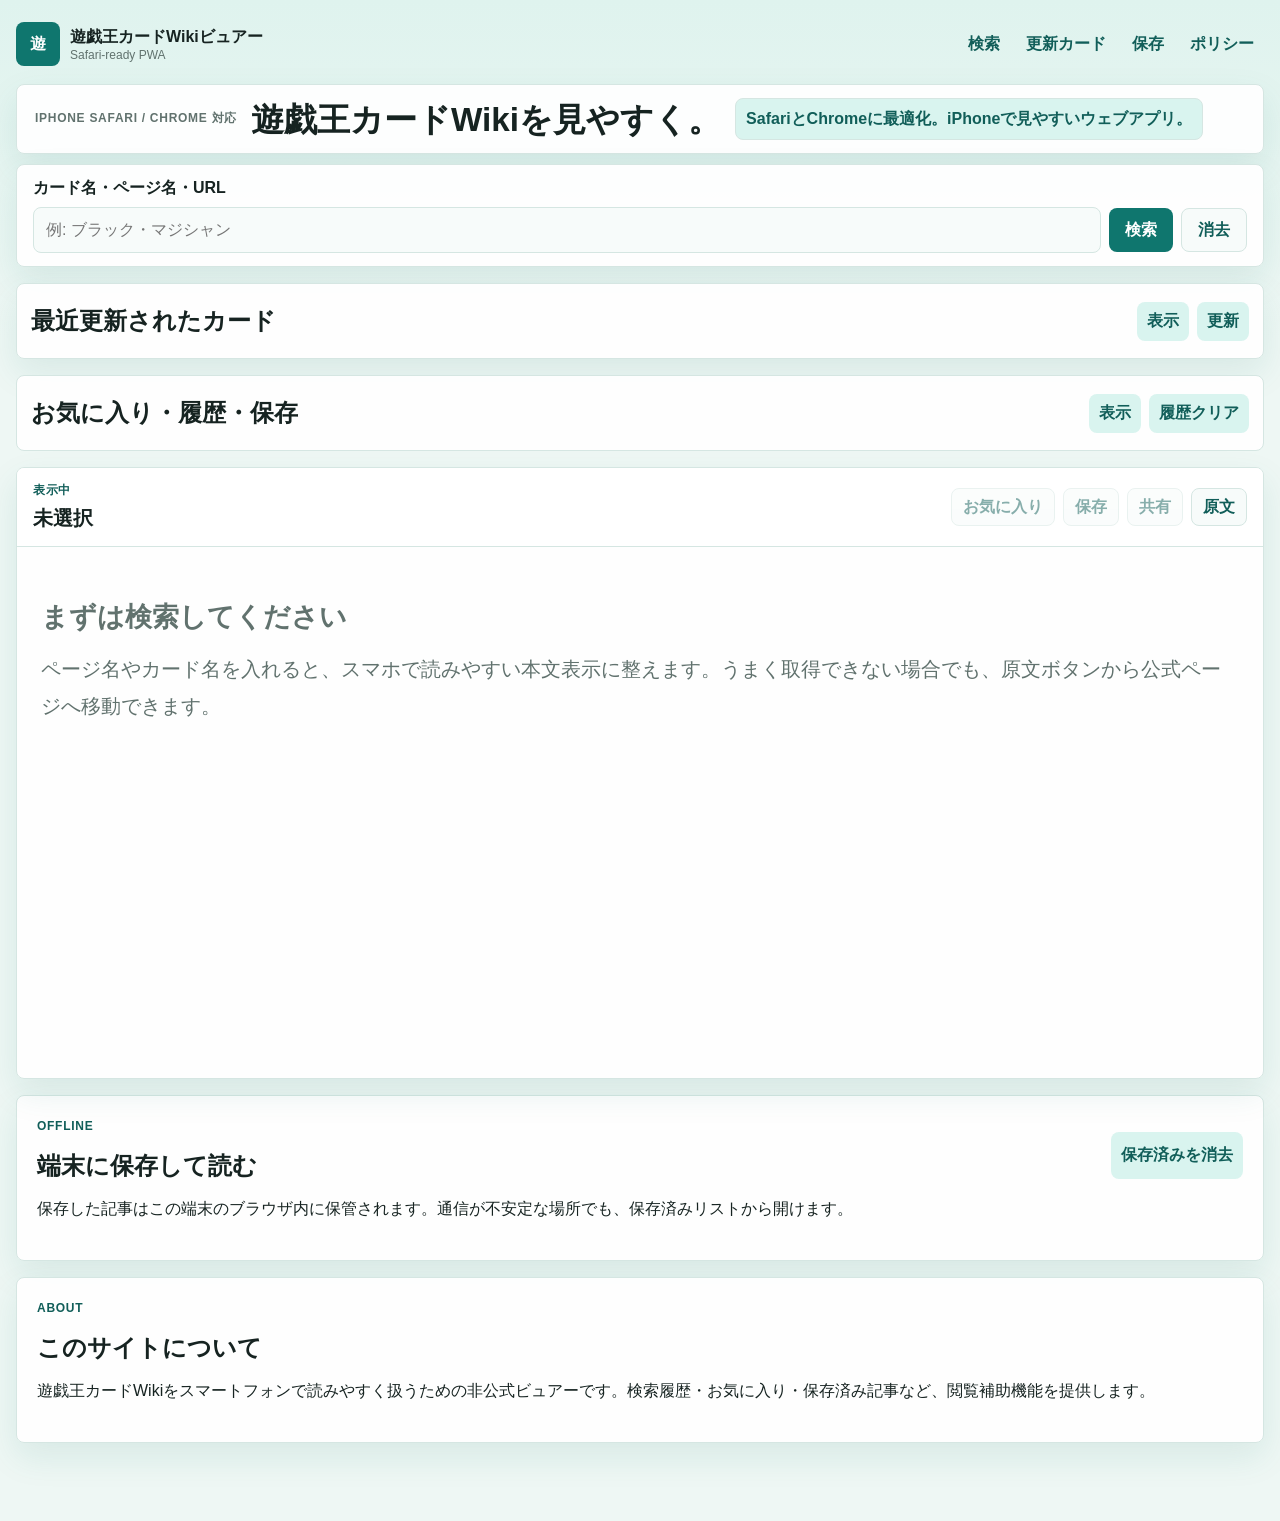
==== commit f19f4254: "Clarify saved items deletion label" ====
--- a/index.html
+++ b/index.html
@@ -129,7 +129,7 @@
               <p class="eyebrow">Offline</p>
               <h2>端末に保存して読む</h2>
             </div>
-            <button id="clearSaved" class="text-button" type="button">保存済みを整理</button>
+            <button id="clearSaved" class="text-button" type="button">保存済みを消去</button>
           </div>
           <p>保存した記事はこの端末のブラウザ内に保管されます。通信が不安定な場所でも、保存済みリストから開けます。</p>
         </section>
